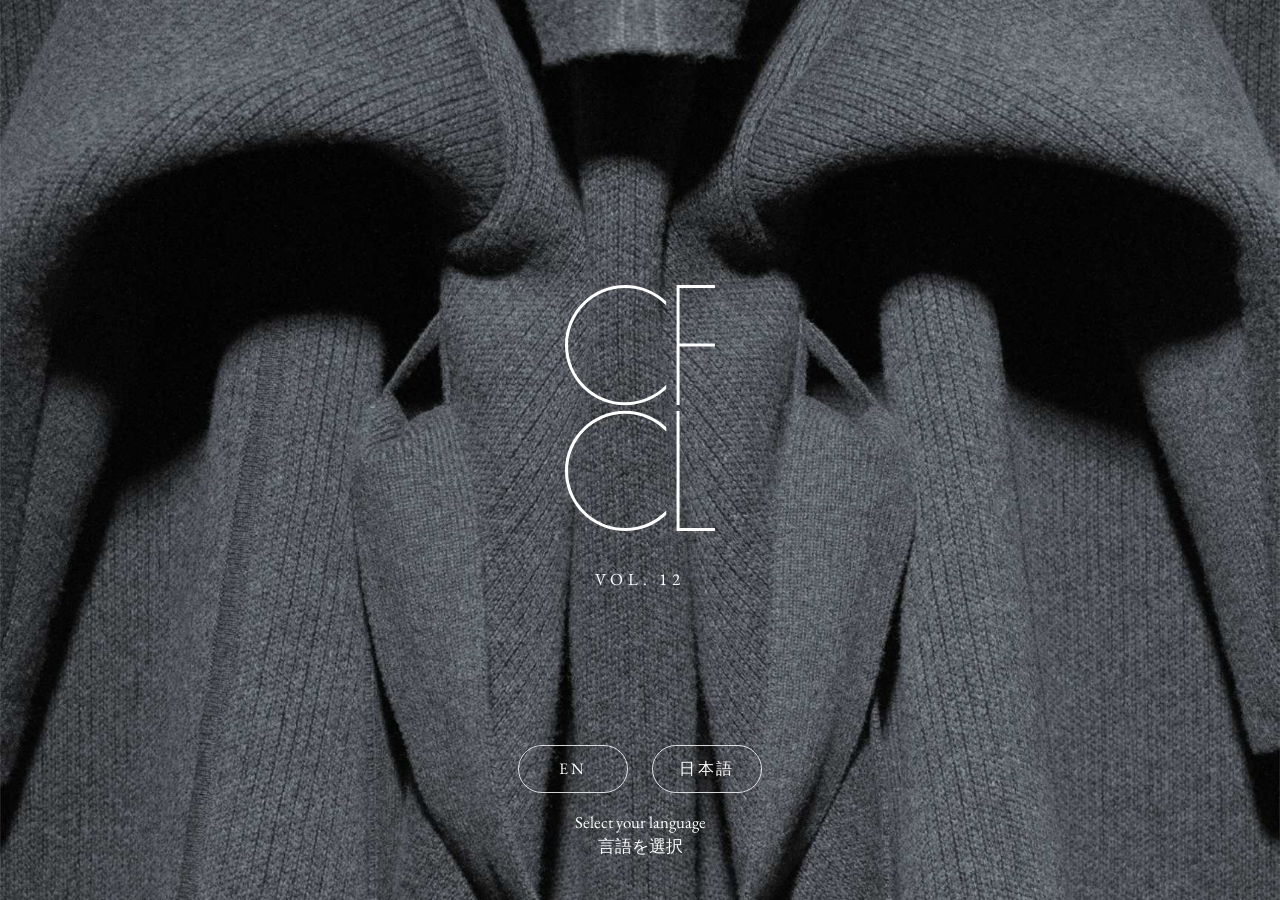
==== index-jp.html @ a2d96404 "shisedo" ====
<!DOCTYPE html>
<html lang="en">
  <head>
    <meta charset="UTF-8" />
    <meta
      name="viewport"
      content="width=device-width, initial-scale=1, viewport-fit=cover"
    />
    <title>CFCL VOL.12 – Show Notes</title>
    <link rel="preconnect" href="https://fonts.googleapis.com" />
    <link rel="preconnect" href="https://fonts.gstatic.com" crossorigin />
    <link
      href="https://fonts.googleapis.com/css2?family=EB+Garamond:wght@400;500;600;700&display=swap"
      rel="stylesheet"
    />
    <link rel="stylesheet" href="styles.css" />
  </head>
  <body>
    <main class="snap-container">
      <!-- Section 1: Hero / language selection -->
      <section id="section-1" class="snap-section hero-section">
        <div class="hero-background"></div>
        <div class="hero-overlay">
          <div class="hero-logo-lockup">
            <img
              src="CFCL-logo-white.svg"
              alt="CFCL VOL.12"
              class="hero-logo"
            />
            <p class="hero-volume">VOL. 12</p>
          </div>
          <div class="hero-language">
            <button
              type="button"
              class="lang-button lang-button-en"
              data-target="#section-2"
            >
              EN
            </button>
            <a
              class="lang-button lang-button-ja"
              href="index-jp.html#section-2"
            >
              日本語
            </a>
          </div>
          <p class="hero-language-caption">
            Select your language<br />
            <span class="hero-language-caption-ja">言語を選択</span>
          </p>
        </div>
      </section>

      <!-- Section 2: Collection introduction -->
      <section id="section-2" class="snap-section intro-section">
        <div class="section-inner section-inner-intro">
          <div class="intro-text">
            <p>
              CFCLは、服づくりを通してより良い社会を作れないか、という問いを携えてクリエイションを続けています。社会と
              着る人を繋ぐメディアでもある衣服は、身に纏うことで作り手の意志を拡散するマルチプル作品のようでもあります。
            </p>
            <p>
              VOL.12は、没後40年となるヨーゼフ・ボイスの「社会彫刻」という概念に改めて向き合います。社会運動とアートを
              結びつけ、新しい社会の創造を目指し、芸術の定義を拡張したボイス。
            </p>
            <p>
              ソーシャル・インパクトとクリエイション、そして美意識を横断する彼の実践に学び、概念としての「彫刻」を
              Knit-wareに重ね合わせます。
            </p>
          </div>
          <figure class="intro-image">
            <figcaption class="intro-heading">
              <h1 class="eyebrow">Fall/Winter 2026 Collection</h1>
              <h2 class="title-line">Knit-ware</h2>
              <h3 class="subtitle-line">Sculpture</h3>
            </figcaption>
            <img src="main-image-mid.jpg" alt="CFCL VOL.12 knitwear" />
          </figure>
        </div>
      </section>

      <!-- Sections 3–4: Representative categories (wrapper for cross-section sticky on mobile) -->
      <div class="categories-wrapper">
        <div class="sticky-rep-heading">
          <p class="eyebrow small-caps">VOL.12 REPRESENTATIVE CATEGORIES</p>
        </div>

        <div class="felt-group">
          <div class="sticky-cat-heading">
            <h2 class="category-title underline">FELT INSPIRATION</h2>
            <p class="category-lede">
              ヨーゼフ・ボイスのフェルト作品群が持つ無造作なドレープや単一素材のミニマルな表現に着想を得ています。
            </p>
          </div>

      <section id="section-3" class="snap-section category-snap-section">
        <div class="section-inner category-snap-inner">
          <header class="category-snap-heading">
            <p class="eyebrow small-caps">VOL.12 REPRESENTATIVE CATEGORIES</p>
          </header>
          <div class="category-snap-grid">
            <div class="category-copy">
              <div class="category-intro">
                <h2 class="category-title underline">FELT INSPIRATION</h2>
                <p class="category-lede">
                  ヨーゼフ・ボイスのフェルト作品群が持つ無造作なドレープや単一素材のミニマルな表現に着想を得ています。
                </p>
              </div>

              <article class="category-entry">
                <h3 class="entry-title">TW INLAY</h3>
                <p>
                  TW INLAYシリーズは、ニュージーランド産のノンミュールジングウールと内モンゴル産のカシミヤをブレンドした編み地で、
                  弾力性の高い再生ポリエステルを挟み込む三重構造により、肉厚な張りと温かみを両立させました。ニットならではの編み端を使った
                  仕立てとメランジ調の編み地が、フェルトのような印象を与えます。裏地の無いたっぷりとしたボリュームのコート（Look 1, 2, 3, 9, 12,
                  14, 15, 19, 25）は、首の後ろに帯を渡すことで、後身頃に強いドレープを生み出しています。
                </p>
              </article>

              <article class="category-entry entry-secondary">
                <h3 class="entry-title">AC MILAN / MILAN VELVET</h3>
                <p>
                  無造作なドレープが、複数の薄手の素材を用いて現代的に描き出されています。再生ポリエステル100%を使用した定番のMILANシリーズ
                  （Look 18, 27, 31）に加え、アセテートのブライト糸をブレンドしたAC MILAN（Look 16, 20, 25, 26, 28, 37）、レーヨンのモール糸を
                  ブレンドしたMILAN VELVET（Look 10, 21）で、繊細なドレープを秋冬コレクションらしく表現。いずれも身返しのないニットならではの
                  仕立てにより、軽やかなスタイルが生まれました。
                </p>
              </article>
            </div>

            <figure class="category-image-grid">
              <img src="product-images/1206.jpg" alt="TWINLAY coat in grey" />
              <img
                src="product-images/0099.jpg"
                alt="TWINLAY coat in light grey"
              />
              <img class="secondary-image" src="product-images/0159.jpg" alt="AC MILAN dress" />
              <img class="secondary-image" src="product-images/0432.jpg" alt="MILAN VELVET skirt" />
            </figure>
          </div>
        </div>
      </section>

      <section id="section-3b" class="snap-section category-snap-section mobile-only">
        <div class="section-inner category-snap-inner">
          <header class="category-snap-heading">
            <p class="eyebrow small-caps">VOL.12 REPRESENTATIVE CATEGORIES</p>
          </header>
          <div class="category-snap-grid">
            <div class="category-copy">
              <div class="category-intro">
                <h2 class="category-title underline">FELT INSPIRATION</h2>
                <p class="category-lede">
                  ヨーゼフ・ボイスのフェルト作品群が持つ無造作なドレープや単一素材のミニマルな表現に着想を得ています。
                </p>
              </div>
              <article class="category-entry">
                <h3 class="entry-title">AC MILAN / MILAN VELVET</h3>
                <p>
                  無造作なドレープが、複数の薄手の素材を用いて現代的に描き出されています。再生ポリエステル100%を使用した定番のMILANシリーズ
                  （Look 18, 27, 31）に加え、アセテートのブライト糸をブレンドしたAC MILAN（Look 16, 20, 25, 26, 28, 37）、レーヨンのモール糸を
                  ブレンドしたMILAN VELVET（Look 10, 21）で、繊細なドレープを秋冬コレクションらしく表現。いずれも身返しのないニットならではの
                  仕立てにより、軽やかなスタイルが生まれました。
                </p>
              </article>
            </div>
            <figure class="category-image-grid single-entry-grid">
              <img src="product-images/0159.jpg" alt="AC MILAN dress" />
              <img src="product-images/0432.jpg" alt="MILAN VELVET skirt" />
            </figure>
          </div>
        </div>
      </section>

        </div><!-- .felt-group -->

        <div class="bark-group">
          <div class="sticky-cat-heading">
            <h2 class="category-title underline">BARK INSPIRATION</h2>
            <p class="category-lede">
              ブランド創設以来初めてとなるモチーフ柄は、樫の木の樹皮から着想を得た箔プリントです。ドイツのカッセルにあるヨーゼフ・ボイスの
              作品「7000本の樫の木」（1982–1987）プロジェクトへのオマージュとなっています。
            </p>
          </div>

      <section id="section-4" class="snap-section category-snap-section">
        <div class="section-inner category-snap-inner">
          <header class="category-snap-heading">
            <p class="eyebrow small-caps">VOL.12 REPRESENTATIVE CATEGORIES</p>
          </header>
          <div class="category-snap-grid">
            <div class="category-copy">
              <div class="category-intro">
                <h2 class="category-title underline">BARK INSPIRATION</h2>
                <p class="category-lede">
                  ブランド創設以来初めてとなるモチーフ柄は、樫の木の樹皮から着想を得た箔プリントです。ドイツのカッセルにあるヨーゼフ・ボイスの
                  作品「7000本の樫の木」（1982–1987）プロジェクトへのオマージュとなっています。
                </p>
              </div>

              <article class="category-entry">
                <h3 class="entry-title">SOFT PORTRAIT FOIL / SOFT MILAN FOIL</h3>
                <p>
                  タイトフィットなSOFT PORTRAIT FOILのドレス（Look 32）は、キュプラポリエステル糸を用いて無縫製リブニットで編み立てたのち、
                  製品に箔プリントを施しています。蹴回しが6mあるSOFT MILAN FOILのフレアドレス（Look 29, 35）は、メタリック糸の無縫製リブニットで
                  編み立てた上半身部分と、ミラノリブ組織で編み立て箔をプリントした扇型のスカートを、ドレープを作りながら縫い合わせました。いずれの
                  箔プリントも、バインダーを非常に薄く乗せる高度な技術によって、ストレッチ地でも滑らかな艶の表現を可能にしています。
                </p>
              </article>

              <article class="category-entry entry-secondary">
                <h3 class="entry-title">FLUFFY FRINGE FOIL / ENCHANT</h3>
                <p>
                  樫の樹皮模様は3Dテクスチャーでも表現され、特別なオケージョンドレスへと展開されます。FLUFFY FRINGE FOILのドレス（Look 30, 34, 36,
                  38, 43）は、箔プリントを施したプレート状のニットフリンジと2色のメタリックな糸状のフリンジ3種類1265本を、本体にプログラミングで
                  開けられた穴に手で1本1本通しています。ENCHANTのトレーンドレス（Look 39, 40）は、シルバーとブラック2670個のスパンコールによって、
                  より一層エレガントにアップデートされました。
                </p>
              </article>
            </div>

            <figure class="category-image-grid">
              <img src="product-images/0414.jpg" alt="SOFT PORTRAIT FOIL dress" />
              <img src="product-images/1098.jpg" alt="SOFT MILAN FOIL dress" />
              <img class="secondary-image" src="product-images/1141.jpg" alt="FLUFFY FRINGE FOIL dress" />
              <img class="secondary-image" src="product-images/1182.jpg" alt="ENCHANT dress" />
            </figure>
          </div>
        </div>
      </section>

      <section id="section-4b" class="snap-section category-snap-section mobile-only">
        <div class="section-inner category-snap-inner">
          <header class="category-snap-heading">
            <p class="eyebrow small-caps">VOL.12 REPRESENTATIVE CATEGORIES</p>
          </header>
          <div class="category-snap-grid">
            <div class="category-copy">
              <div class="category-intro">
                <h2 class="category-title underline">BARK INSPIRATION</h2>
                <p class="category-lede">
                  ブランド創設以来初めてとなるモチーフ柄は、樫の木の樹皮から着想を得た箔プリントです。ドイツのカッセルにあるヨーゼフ・ボイスの
                  作品「7000本の樫の木」（1982–1987）プロジェクトへのオマージュとなっています。
                </p>
              </div>
              <article class="category-entry">
                <h3 class="entry-title">FLUFFY FRINGE FOIL / ENCHANT</h3>
                <p>
                  樫の樹皮模様は3Dテクスチャーでも表現され、特別なオケージョンドレスへと展開されます。FLUFFY FRINGE FOILのドレス（Look 30, 34, 36,
                  38, 43）は、箔プリントを施したプレート状のニットフリンジと2色のメタリックな糸状のフリンジ3種類1265本を、本体にプログラミングで
                  開けられた穴に手で1本1本通しています。ENCHANTのトレーンドレス（Look 39, 40）は、シルバーとブラック2670個のスパンコールによって、
                  より一層エレガントにアップデートされました。
                </p>
              </article>
            </div>
            <figure class="category-image-grid single-entry-grid">
              <img src="product-images/1141.jpg" alt="FLUFFY FRINGE FOIL dress" />
              <img src="product-images/1182.jpg" alt="ENCHANT dress" />
            </figure>
          </div>
        </div>
      </section>

        </div><!-- .bark-group -->
      </div><!-- .categories-wrapper -->

      <!-- Section 5: Veja collaboration & B Corp -->
      <section id="section-5" class="snap-section veja-section">
        <div class="section-inner veja-inner">
          <div class="veja-text">
            <p>
              サプライチェーンにおける透明性の高いスニーカーづくりを追求して始まったVEJAとのコラボレーション。第2弾では、機能的なデザインと
              革新的な素材への探求をさらに深めました。
            </p>
            <p>
              現代を生きる人々の道具としてのニットウエアを提案するCFCLの洗練されたスタイルを取り入れ、引き算されたデザイン性と素材へのこだわりを
              表現しています。
            </p>
            <p>
              発売は2026年初秋を予定しています。
            </p>
            <p class="veja-link">
              <a href="https://www.veja-store.com" target="_blank" rel="noreferrer"
                >www.veja-store.com</a
              >
            </p>
            <div class="bcorp-inline">
              <div class="bcorp-logo-wrapper">
                <img
                  src="b-corp-2.png"
                  alt="Certified B Corporation"
                  class="bcorp-logo"
                />
              </div>
              <div class="bcorp-text">
                <p>
                  ※CFCLは、2022年7月に日本のアパレルで初となるB Corp（Benefit Corporation）となり、2026年1月には日本企業として最高得点を
                  獲得し再認証されました。
                </p>
                <p>
                  CFCLのSDGsへの取り組みの詳細は、以下URLよりご覧ください。
                </p>
                <p>
                  <a
                    href="https://www.cfcl.jp/pages/consciousness/"
                    target="_blank"
                    rel="noreferrer"
                    >www.cfcl.jp/pages/consciousness/</a
                  >
                </p>
              </div>
            </div>
          </div>
          <figure class="veja-image">
            <figcaption class="eyebrow veja-heading">VEJA COLLABORATION</figcaption>
            <img src="product-images/0548.jpg" alt="CFCL x VEJA collaboration sneaker" />
          </figure>
        </div>
      </section>

      <!-- Section 6: Artist profile -->
      <section id="section-6" class="snap-section artist-section">
        <div class="section-inner artist-inner">
          <div class="artist-text">
            <h3 class="entry-title">Ben Vida</h3>
            <p>
              ニューヨークをベースに活動する作曲家、アーティスト。その実践は、声やアンサンブルのための作品から、ミュージック・コンクレート、
              エレクトロ・アコースティックの即興まで、多岐にわたる。これまでに、Présences Électronique（INA/GRM）、Unsound Festival、Rewire
              Festival、e-flux、Museum of Modern Art（MoMA）、Dia Beacon、ZKM | Center for Art and Media、Brooklyn Academy of Music（BAM）、
              Semibreve Festivalなど、国際的な舞台で作品を発表してきた。
            </p>
            <p>
              近年のリリースには、YarnWire Ensembleとのコラボレーション作品『The Beat My Head Hit』（Shelter Press）や、『Vocal Trio』（Blume
              Editions）がある。また、最新作『Oblivion Seekers』は、2026年春にShelter Pressよりリリース予定。
            </p>
            <p>
              <a href="https://benvida.bandcamp.com" target="_blank" rel="noreferrer"
                >https://benvida.bandcamp.com</a
              >
            </p>
          </div>
          <figure class="artist-image">
            <figcaption class="eyebrow artist-heading">ARTIST PROFILE</figcaption>
            <img
              src="ben-dither.png"
              alt="Artist Ben Vida performing"
            />
          </figure>
        </div>
      </section>

      <!-- Section 7: Staff credits -->
      <section id="section-7" class="snap-section staff-section">
        <div class="section-inner staff-inner">
          <h2 class="eyebrow staff-title">STAFF CREDIT</h2>
          <div class="staff-columns">
            <div class="staff-column">
              <h3 class="staff-subtitle">Models</h3>
              <p>
                Aine<br />
                Akuch<br />
                Akuol<br />
                Ambre<br />
                Amiru<br />
                Arina<br />
                Coumba<br />
                Elka<br />
                Eniko
              </p>
            </div>
            <div class="staff-column">
              <h3 class="staff-subtitle">&nbsp;</h3>
              <p>
                Floor<br />
                Jeanne<br />
                Jiwoo<br />
                Kira<br />
                Larissa<br />
                Lena</br>
                Maia<br />
                Marie<br />
                Mathias
              </p>
            </div>
            <div class="staff-column">
              <h3 class="staff-subtitle">&nbsp;</h3>
              <p>
                
                Mauve<br />
                Miko<br />
                Nyandeng<br />
                Roxane<br />
                Sanique<br />
                Sasha<br />
                Shiqi<br />
                Suzan<br />
                Toto
              </p>
            </div>
            <div class="staff-column staff-production">
              <p class="staff-roles">
                Production<br />
                Atmospheric Direction<br />
                Dramaturgy<br />
                Musician<br />
                Music Director<br />
                Stylist<br />
                Stylist Studio Manager<br />
                Casting Director<br />
                Invitation Design<br />
                Hair<br />
                Make-Up
              </p>
              <p class="staff-names">
                The Officin<br />
                Nile Koetting<br />
                Dylan Spencer-Davidson<br />
                Ben Vida, Nina Emge<br />
                Ryu Kurosawa<br />
                Benoit Bethume<br />
                Marine Lescieux<br />
                William Lhoest<br />
                Hirofumi Isoya<br />
                Reiko Ito for Shiseido<br />
                Jun Nakamura for Shiseido
              </p>
            </div>
            <div class="staff-column staff-veja">
              <h3 class="staff-subtitle">Shoes Collaboration</h3>
              <img src="veja.jpg" alt="Veja logo" class="veja-logo-small" />
            </div>
          </div>
        </div>
      </section>

      <!-- Section 8: Contact & back to top -->
      <section id="section-8" class="snap-section contact-section">
        <div class="section-inner contact-inner">
          <h2 class="eyebrow">CONTACT</h2>
          <div class="contact-columns">
            <div class="contact-column">
              <h3 class="contact-subtitle">INTERNATIONAL PRESS</h3>
              <p>
                Lucien Pagès<br />
                <a href="mailto:contact@lucienpages.com"
                  >contact@lucienpages.com</a
                >
              </p>
              <h3 class="contact-subtitle">JAPAN PRESS</h3>
              <p>
                CFCL Inc.<br />
                <a href="mailto:press@cfcl.jp">press@cfcl.jp</a>
              </p>
            </div>
            <div class="contact-column">
              <h3 class="contact-subtitle">About CFCL</h3>
              <p>
                CFCLは、Clothing For Contemporary Life（現代生活のための衣服）の頭文字をブランド名に2020年に設立。3Dコンピューター・ニッティングの
                技術を中核に据え、時代に左右されない衣服を提供します。
              </p>
              <p>
                同時に、衣服としての機能性、環境への配慮、最適な素材の選択、サプライチェーンの透明性を追求します。これが、今私たちの考える現代生活に
                求められる衣服の定義です。実験的で先進的な姿勢を携えながら、今の時代を生きる人々のための製品を提案します。
              </p>
              <p>
                <a href="https://www.cfcl.jp" target="_blank" rel="noreferrer"
                  >www.cfcl.jp</a
                >
              </p>
            </div>
            <div class="contact-column contact-logo-column">
              <img
                src="paris-fashion-week-transparent.png"
                alt="Paris Fashion Week"
                class="pfw-logo logo-multiply"
              />
            </div>
          </div>

          <div class="back-to-top-wrapper">
            <button
              type="button"
              class="back-to-top-button"
              data-target="#section-1"
            >
              <span class="back-to-top-text">Back to top</span>
              <img src="back-to-top.png" alt="Back to top" />
              <span class="sr-only">Back to top</span>
            </button>
          </div>
        </div>
      </section>
    </main>

    <script src="scripts.js"></script>
  </body>
</html>
---- styles.css ----
*,
*::before,
*::after {
  box-sizing: border-box;
}

html,
body {
  margin: 0;
  padding: 0;
  height: 100%;
}

body {
  font-family: "EB Garamond", system-ui, -apple-system, BlinkMacSystemFont,
    "Segoe UI", sans-serif;
  background-color: rgb(237, 237, 237);
  color: #111;
  overflow: hidden;
  overflow-x: hidden;
}

:root {
  --viewport-height: 100vh;
  --hero-screen-height: 100vh;
  --hero-button-height: 2.95rem;
  --hero-caption-bottom: clamp(2.5rem, 4.6vh, 3.15rem);
  --hero-controls-gap: clamp(1rem, 2.1vh, 1.35rem);
  --hero-volume-size: clamp(1rem, 0.97rem + 0.16vw, 1.06rem);
  --hero-caption-size: clamp(1rem, 0.97rem + 0.14vw, 1.05rem);
}

a {
  color: inherit;
  text-decoration: none;
  position: relative;
}

a::after {
  content: "";
  position: absolute;
  left: 0;
  bottom: -0.1em;
  width: 100%;
  height: 1px;
  background-color: currentColor;
  transform-origin: left;
  transform: scaleX(0);
  transition: transform 200ms ease-out;
}

a:hover::after,
a:focus-visible::after {
  transform: scaleX(1);
}

.snap-container {
  position: fixed;
  inset: 0;
  min-height: var(--viewport-height);
  overflow-y: auto;
  overflow-x: hidden;
  scroll-snap-type: y mandatory;
  scroll-behavior: smooth;
}

.snap-section {
  min-height: var(--viewport-height);
  scroll-snap-align: start;
  scroll-snap-stop: always;
  display: flex;
  align-items: stretch;
}

.section-inner {
  width: 100%;
  max-width: 1280px;
  margin: 0 auto;
  padding: 4.7rem 3.2rem;
}

.eyebrow {
  font-size: 0.95rem;
  letter-spacing: 0.16em;
  text-transform: uppercase;
}

.small-caps {
  letter-spacing: 0.18em;
}

.title-line {
  margin-top: 0.75rem;
  font-size: 2.1rem;
}

.subtitle-line {
  margin-top: 0.25rem;
  font-size: 1.1rem;
}

.underline {
  text-decoration: underline;
  text-underline-offset: 0.2em;
}

.sr-only {
  position: absolute;
  width: 1px;
  height: 1px;
  padding: 0;
  margin: -1px;
  overflow: hidden;
  clip: rect(0, 0, 0, 0);
  white-space: nowrap;
  border: 0;
}

/* Hero */

.hero-section {
  position: relative;
  min-height: var(--hero-screen-height);
  color: #fff;
  justify-content: center;
  align-items: center;
  overflow: clip;
}

.hero-background {
  position: absolute;
  inset: 0;
  background-image: url("main-image-mid.jpg");
  background-size: cover;
  background-position: center;
  filter: brightness(0.75);
}

/* Mobile: extend hero image behind notch and Safari browser bar */
@media (max-width: 640px) {
  body.hero-active .hero-background {
    position: fixed;
    top: 0;
    left: 0;
    right: 0;
    bottom: 0;
    z-index: 0;
  }
}

.hero-overlay {
  position: relative;
  z-index: 1;
  text-align: center;
  padding: calc(3.5rem + env(safe-area-inset-top)) 1.75rem
    calc(4rem + env(safe-area-inset-bottom));
  display: flex;
  flex-direction: column;
  align-items: center;
  justify-content: space-between;
  gap: 3rem;
  width: 100%;
  max-width: 520px;
}

.hero-logo-lockup {
  display: flex;
  flex-direction: column;
  align-items: center;
  gap: 1.25rem;
}

.hero-logo {
  width: 180px;
  height: auto;
}

.hero-volume {
  font-size: var(--hero-volume-size);
  letter-spacing: 0.28em;
}

.hero-language {
  display: flex;
  gap: 1.5rem;
}

.lang-button {
  min-width: 110px;
  min-height: var(--hero-button-height);
  padding: 0.7rem 1.6rem;
  border-radius: 999px;
  border: 1px solid rgba(255, 255, 255, 0.82);
  background-color: transparent;
  color: inherit;
  font: inherit;
  display: inline-flex;
  align-items: center;
  justify-content: center;
  letter-spacing: 0.18em;
  text-transform: uppercase;
  cursor: pointer;
  position: relative;
  overflow: hidden;
  opacity: 0;
  transform: translateY(6px);
  transition:
    opacity 400ms ease-out 200ms,
    transform 400ms ease-out 200ms,
    box-shadow 200ms ease-out,
    background-color 150ms ease-out;
}

.hero-ready .lang-button {
  opacity: 1;
  transform: translateY(0);
}

.lang-pressed .hero-language,
.lang-pressed .hero-language-caption {
  opacity: 0 !important;
  pointer-events: none;
  transition: opacity 90ms linear;
}

body:not(.hero-active) .hero-language,
body:not(.hero-active) .hero-language-caption {
  opacity: 0;
  pointer-events: none;
}

.lang-button::before {
  content: "";
  position: absolute;
  inset: 0;
  background-color: rgba(255, 255, 255, 0.12);
  opacity: 0;
  transition: opacity 150ms ease-out;
}

.lang-button:hover {
  box-shadow: 0 0 12px rgba(255, 255, 255, 0.5);
}

.lang-button:active::before {
  opacity: 1;
}

.lang-button:focus-visible {
  outline: 2px solid #fff;
  outline-offset: 2px;
}

.lang-button-ja {
  display: inline-flex;
  justify-content: center;
  align-items: center;
}

.hero-language-caption {
  font-size: var(--hero-caption-size);
  line-height: 1.6;
}

/* Intro */

.section-inner-intro {
  display: grid;
  grid-template-columns: minmax(0, 1.3fr) minmax(0, 1fr);
  gap: 3rem;
  align-items: center;
}

.intro-text p {
  margin-top: 1.1rem;
  line-height: 1.7;
}

.intro-image img {
  width: 100%;
  height: auto;
  display: block;
}

.intro-image,
.veja-image,
.artist-image {
  margin: 0;
}

.intro-heading {
  margin: 0 0 1.1rem;
  text-align: right;
}

.intro-heading .eyebrow {
  margin: 0;
  text-transform: none;
  letter-spacing: 0;
  font-size: 0.9rem;
  font-weight: 500;
}

.intro-heading .title-line {
  margin: 0.15rem 0 0;
  font-size: 3rem;
  font-weight: 500;
}

.intro-heading .subtitle-line {
  margin: 0.15rem 0 0;
  font-size: 2.3rem;
  font-weight: 500;
}

/* Categories */

.categories-section {
  align-items: flex-start;
}

.categories-inner {
  padding-top: 4.5rem;
  padding-bottom: 4.5rem;
  display: flex;
  flex-direction: column;
  gap: 4rem;
}

.sticky-categories {
  position: sticky;
  top: 2rem;
  text-align: right;
  width: min(30rem, 46%);
  margin-left: auto;
  margin-right: 0;
  margin-bottom: 1.5rem;
}

.category-group {
  padding-top: 3.5rem;
  border-top: 1px solid rgba(0, 0, 0, 0.08);
}

.category-header {
  margin-bottom: 2.5rem;
}

.sticky-within {
  position: sticky;
  top: 4.5rem;
  background-color: #f8f5f2;
  padding-bottom: 1.5rem;
}

.category-title {
  margin: 0 0 0.6rem;
  font-size: 1.2rem;
}

.category-lede {
  margin: 0;
  max-width: 36rem;
  line-height: 1.7;
}

.category-entry + .category-entry {
  margin-top: 3rem;
}

.entry-title {
  font-size: 1rem;
  letter-spacing: 0.16em;
  text-transform: uppercase;
  margin: 0 0 1.2rem;
}

.entry-layout {
  display: grid;
  grid-template-columns: minmax(0, 1.2fr) minmax(0, 1.3fr);
  gap: 2rem;
  align-items: start;
}

.entry-images {
  display: grid;
  grid-template-columns: repeat(2, minmax(0, 1fr));
  gap: 0.75rem;
}

.entry-images img {
  width: 100%;
  display: block;
}

.entry-text p {
  margin: 0;
  line-height: 1.7;
}

/* Category snapshot sections */

.category-snap-section {
  align-items: center;
}

.category-snap-inner {
  display: flex;
  flex-direction: column;
  gap: 1.4rem;
}

.category-snap-heading {
  width: 100%;
  text-align: right;
  padding-bottom: 3.6rem;
}

.category-snap-heading .eyebrow {
  margin: 0;
  font-size: 1.38rem;
  letter-spacing: 0.08em;
}

.category-snap-grid {
  display: grid;
  grid-template-columns: minmax(0, 1.2fr) minmax(0, 1fr);
  gap: 3.6rem;
  align-items: start;
}

.category-copy .category-title {
  font-size: 1.3rem;
  margin-bottom: 0.45rem;
  text-underline-offset: 0.14em;
}

.category-copy .category-lede {
  margin-bottom: 1.05rem;
  max-width: 38rem;
  line-height: 1.42;
}

.category-copy .category-entry {
  margin-top: 1.8rem;
}

.category-copy .entry-secondary {
  margin-top: 4.9rem;
}

.category-copy .category-entry p {
  line-height: 1.5;
  margin: 0.35rem 0 0;
}

.category-image-grid {
  display: grid;
  grid-template-columns: repeat(2, minmax(0, 1fr));
  gap: 0.7rem;
  margin: 0;
  margin-top: 0.15rem;
}

.category-image-grid img {
  width: 100%;
  aspect-ratio: 1 / 1.18;
  object-fit: cover;
  display: block;
}

.mobile-only {
  display: none;
}

/* Categories wrapper: invisible on desktop, active on mobile for sticky headers */
.categories-wrapper,
.felt-group,
.bark-group {
  display: contents;
}

.sticky-rep-heading,
.sticky-cat-heading {
  display: none;
}

.single-entry-grid {
  grid-template-columns: repeat(2, minmax(0, 1fr));
}

.section-label-right {
  padding-bottom: 0.75rem;
}

.section-label-right .eyebrow {
  margin: 0;
  text-align: right;
  font-size: 1.38rem;
  letter-spacing: 0.08em;
}

/* Veja + B Corp */

.veja-inner {
  display: grid;
  grid-template-columns: minmax(0, 1.26fr) minmax(0, 1fr);
  gap: 3.8rem;
  align-items: start;
  padding-top: 3.2rem;
  padding-bottom: 3rem;
}

.veja-text p {
  margin-top: 1.1rem;
  line-height: 1.5;
}

.veja-text {
  padding-top: 5.4rem;
}

.veja-image img {
  width: 100%;
  height: 14.8rem;
  object-fit: cover;
  object-position: center 52%;
  transform: scale(1.12);
  transform-origin: center;
  display: block;
}

.veja-image {
  overflow: hidden;
}

.veja-heading {
  text-align: right;
  font-size: 1.38rem;
  letter-spacing: 0.08em;
  margin: 0 0 4.7rem;
}

.bcorp-inline {
  display: grid;
  grid-template-columns: minmax(0, 0.8fr) minmax(0, 1.6fr);
  gap: 1.3rem;
  align-items: start;
  margin-top: 2rem;
}

.bcorp-logo {
  width: 96px;
  max-width: 100%;
}

.bcorp-text p {
  margin-top: 0.6rem;
  line-height: 1.45;
  font-size: 0.92rem;
}

/* Artist */

.artist-inner {
  display: grid;
  grid-template-columns: minmax(0, 1.4fr) minmax(0, 1fr);
  gap: 3.6rem;
  align-items: start;
}

.artist-text p {
  margin-top: 1.1rem;
  line-height: 1.7;
}

.artist-image img {
  width: 100%;
  height: 30rem;
  object-fit: cover;
  object-position: 52% 20%;
  display: block;
}

.artist-heading {
  text-align: right;
  margin: 0 0 4.7rem;
  font-size: 1.38rem;
  letter-spacing: 0.08em;
}

/* Staff */

.staff-inner {
  padding-top: 4.5rem;
}

.staff-title {
  text-align: right;
}

.staff-columns {
  margin-top: 2.65rem;
  display: grid;
  grid-template-columns: minmax(0, 1fr) minmax(0, 1fr) minmax(0, 1fr) minmax(0, 1.9fr) minmax(0, 1fr);
  gap: 2.2rem;
  align-items: flex-start;
}

.staff-subtitle {
  font-size: 0.9rem;
  letter-spacing: 0.16em;
  text-transform: uppercase;
  margin: 0 0 0.9rem;
}

.staff-column p {
  margin: 0;
  line-height: 1.58;
}

.staff-production {
  display: grid;
  grid-template-columns: minmax(0, 1fr) minmax(0, 1fr);
  gap: 1rem;
}

.staff-roles {
  font-weight: 600;
}

.veja-logo-small {
  width: 60px;
  clip-path: polygon(12% 0, 88% 0, 100% 12%, 100% 88%, 88% 100%, 12% 100%, 0 88%, 0 12%);
}

.logo-multiply {
  mix-blend-mode: darken;
  opacity: 0.96;
  filter: grayscale(1) contrast(1.35);
}

/* Contact */

.contact-inner {
  padding-top: 4.5rem;
}

.contact-section {
  position: relative;
}

.contact-inner .eyebrow {
  text-align: right;
  font-size: 1.38rem;
  letter-spacing: 0.08em;
  font-weight: 400;
}

.contact-columns {
  margin-top: 3rem;
  display: grid;
  grid-template-columns: minmax(0, 1.2fr) minmax(0, 1.4fr) minmax(0, 0.6fr);
  gap: 2.5rem;
  align-items: flex-start;
}

.contact-subtitle {
  font-size: 0.9rem;
  letter-spacing: 0.16em;
  text-transform: uppercase;
  margin: 0 0 0.9rem;
}

.contact-column p {
  margin: 0 0 1rem;
  line-height: 1.7;
}

.pfw-logo {
  width: 72px;
  display: block;
  margin-left: auto;
}

.back-to-top-wrapper {
  margin-top: 0;
  position: absolute;
  right: 3.1rem;
  bottom: 2rem;
  display: flex;
  justify-content: flex-end;
}

.back-to-top-button {
  display: inline-flex;
  align-items: center;
  gap: 0.35rem;
  border: none;
  padding: 0;
  background: none;
  cursor: pointer;
  font: inherit;
  mix-blend-mode: darken;
  opacity: 0.96;
  filter: grayscale(1) contrast(1.35);
}

.back-to-top-text {
  font-size: 0.9rem;
}

.back-to-top-button img {
  width: 26px;
  height: 26px;
  display: block;
}

/* Responsive */

@media (max-width: 900px) {
  .section-inner {
    padding-inline: 2rem;
  }

  .section-inner-intro,
  .veja-inner,
  .bcorp-inner,
  .artist-inner {
    grid-template-columns: minmax(0, 1fr);
  }

  .section-inner-intro {
    display: flex;
    flex-direction: column;
  }

  .veja-inner,
  .artist-inner {
    display: flex;
    flex-direction: column;
  }

  .veja-image,
  .artist-image {
    order: 1;
    width: 100%;
  }

  .veja-text,
  .artist-text {
    order: 2;
  }

  .section-inner-intro .intro-image {
    order: 1;
    width: 100%;
  }

  .section-inner-intro .intro-text {
    order: 2;
    width: min(100%, 38rem);
    margin: 0 auto;
  }

  .intro-heading {
    text-align: center;
    margin-bottom: 1.45rem;
  }

  .intro-heading .eyebrow {
    font-size: 0.95rem;
  }

  .intro-heading .title-line {
    font-size: 2.05rem;
  }

  .intro-heading .subtitle-line {
    font-size: 1.45rem;
  }

  .category-snap-inner {
    gap: 1rem;
  }

  .category-snap-heading {
    text-align: center;
    padding-bottom: 1.55rem;
  }

  .category-snap-heading .eyebrow {
    font-size: 1.3rem;
    letter-spacing: 0.07em;
  }

  .category-snap-grid {
    grid-template-columns: minmax(0, 1fr);
    gap: 1rem;
  }

  .category-copy .category-title {
    font-size: 1.55rem;
  }

  .mobile-only {
    display: flex;
  }

  .categories-wrapper,
  .felt-group,
  .bark-group {
    display: block;
  }

  .sticky-rep-heading {
    display: block;
    position: sticky;
    top: 0;
    z-index: 10;
    background: rgb(237, 237, 237);
    text-align: center;
    padding: 2.7rem 2rem 0.8rem;
  }

  .sticky-rep-heading .eyebrow {
    margin: 0;
    font-size: 1.3rem;
    letter-spacing: 0.07em;
  }

  .sticky-cat-heading {
    display: block;
    position: sticky;
    top: 4rem;
    z-index: 9;
    background: rgb(237, 237, 237);
    padding: 0.9rem 2rem 0.8rem;
  }

  .sticky-cat-heading .category-title {
    font-size: 1.55rem;
    margin-bottom: 0.45rem;
  }

  .sticky-cat-heading .category-lede {
    margin: 0;
    max-width: 34rem;
    margin-inline: auto;
    line-height: 1.42;
  }

  .categories-wrapper .category-snap-heading,
  .categories-wrapper .category-intro {
    display: none;
  }

  .categories-wrapper .category-image-grid {
    margin-top: 0;
  }

  .categories-wrapper .category-snap-section {
    align-items: flex-start;
  }

  #section-3 .entry-secondary,
  #section-4 .entry-secondary,
  #section-3 .secondary-image,
  #section-4 .secondary-image {
    display: none;
  }

  .category-copy .entry-secondary {
    margin-top: 2rem;
  }

  .section-label-right .eyebrow {
    text-align: center;
    font-size: 1.6rem;
  }

  .categories-inner {
    padding-inline: 2rem;
  }

  .entry-images {
    grid-template-columns: repeat(2, minmax(0, 1fr));
  }

  .staff-columns {
    grid-template-columns: repeat(3, minmax(0, 1fr));
  }

  .contact-columns {
    grid-template-columns: minmax(0, 1fr);
  }

  .pfw-logo {
    margin: 1.5rem auto 0;
  }

  .back-to-top-wrapper {
    position: static;
    margin-top: 3rem;
    justify-content: center;
  }
}

@media (min-width: 641px) and (max-width: 900px) {
  .section-inner-intro .intro-image {
    width: min(100%, 32rem);
    margin: 0 auto;
  }

  .intro-image img {
    max-height: clamp(18rem, 37vh, 26rem);
    object-fit: cover;
  }
}

@media (min-width: 1400px) {
  .section-inner {
    max-width: 1440px;
    padding-left: 4rem;
    padding-right: 4rem;
  }

  .category-snap-grid {
    grid-template-columns: minmax(0, 1.25fr) minmax(0, 1fr);
  }
}

@media (max-width: 640px) {
  .section-inner {
    padding-inline: 2rem;
    padding-top: 2.7rem;
    padding-bottom: 2.7rem;
  }

  .snap-section {
    min-height: var(--viewport-height);
    scroll-snap-align: start;
  }

  .snap-container {
    min-height: var(--viewport-height);
  }

  .hero-section {
    min-height: var(--hero-screen-height);
    height: var(--hero-screen-height);
  }

  .intro-section {
    height: var(--viewport-height);
    max-height: var(--viewport-height);
    overflow: hidden;
  }

  .section-inner-intro {
    gap: 1rem;
    height: 100%;
    overflow: hidden;
    padding-top: 0.95rem;
    padding-bottom: 1.5rem;
  }

  .section-inner-intro .intro-image {
    order: 1;
    flex: 1 1 0;
    min-height: 0;
    display: flex;
    flex-direction: column;
  }

  .intro-heading {
    flex-shrink: 0;
    margin-bottom: 1.25rem;
  }

  .intro-image img {
    flex: 1 1 0;
    min-height: 80px;
    max-height: min(42vh, 21rem);
    aspect-ratio: 1 / 1;
    object-fit: contain;
    object-position: center;
    width: 100%;
  }

  .section-inner-intro .intro-text {
    order: 2;
    flex-shrink: 0;
  }

  .intro-text p {
    font-size: 0.95rem;
    line-height: 1.45;
    margin-top: 0.85rem;
  }

  .intro-text p:first-child {
    margin-top: 0;
  }

  .sticky-rep-heading {
    padding: 1.2rem 2rem 0.95rem;
  }

  .sticky-rep-heading .eyebrow {
    font-size: 0.98rem;
    letter-spacing: 0.06em;
    font-weight: 600;
  }

  .sticky-cat-heading {
    top: 2.5rem;
    padding: 1.6rem 2rem 0.7rem;
  }

  .sticky-cat-heading .category-title {
    font-size: 1.15rem;
    margin-bottom: 0.28rem;
  }

  .sticky-cat-heading .category-lede {
    font-size: 0.93rem;
    line-height: 1.42;
  }

  .categories-wrapper .category-snap-section {
    min-height: auto;
  }

  .categories-wrapper .category-snap-inner {
    padding-top: 12.3rem;
    height: var(--viewport-height);
    min-height: 0;
    gap: 0.95rem;
  }

  .categories-wrapper .category-snap-grid {
    flex: 1;
    min-height: 0;
    grid-template-rows: auto auto;
    align-content: start;
  }

  .categories-wrapper .category-image-grid {
    width: calc(100% + 0.5rem);
    margin: 0.7rem -0.25rem 0.95rem;
    overflow: visible;
    align-self: start;
    gap: 0.5rem;
  }

  .categories-wrapper .category-image-grid img {
    aspect-ratio: 1 / 1.5;
    width: 100%;
    height: auto;
    object-fit: contain;
  }

  .category-snap-heading .eyebrow {
    font-size: 0.92rem;
    letter-spacing: 0.06em;
  }

  .category-copy .category-title {
    font-size: 1.15rem;
  }

  .category-copy {
    display: contents;
  }

  .category-image-grid {
    order: 2;
    margin-top: 0.55rem;
  }

  .category-copy .category-entry {
    order: 3;
  }

  .category-copy .category-lede,
  .category-copy .category-entry p {
    font-size: 0.93rem;
    line-height: 1.42;
  }

  .category-copy .category-entry {
    margin-top: .8rem;
  }

  .entry-title {
    font-size: 0.9rem;
    margin-bottom: 0.6rem;
    letter-spacing: 0.11em;
  }

  .veja-inner {
    gap: 0.55rem;
    padding-top: 1rem;
    padding-bottom: 0.45rem;
  }

  .veja-text {
    padding-top: 0;
    width: min(100%, 38rem);
    margin: 0 auto;
  }

  .veja-heading {
    text-align: center;
    font-size: 0.98rem;
    letter-spacing: 0.06em;
    margin: 0 0 1.6rem;
    font-weight: 600;
  }

  .veja-image img {
    width: 100%;
    max-width: 16rem;
    height: auto;
    aspect-ratio: 1 / 1.05;
    object-fit: cover;
    object-position: center;
    transform: none;
    margin-inline: auto;
  }

  .veja-text p {
    font-size: 0.83rem;
    line-height: 1.29;
    margin-top: 0.5rem;
  }

  .bcorp-inline {
    margin-top: 1rem;
    gap: 0.45rem;
    grid-template-columns: 62px minmax(0, 1fr);
  }

  .bcorp-logo {
    width: 58px;
  }

  .bcorp-text p {
    font-size: 0.77rem;
    line-height: 1.24;
    margin-top: 0.32rem;
  }

  .artist-inner {
    gap: 2.2rem;
    padding-top: 1rem;
    padding-bottom: 1.6rem;
  }

  .artist-text {
    width: min(100%, 38rem);
    margin: 0 auto;
  }

  .artist-heading {
    text-align: center;
    font-size: 0.98rem;
    letter-spacing: 0.06em;
    margin-bottom: 1.4rem;
    font-weight: 600;
  }

  .artist-image img {
    height: min(36vh, 16rem);
    width: 100%;
    object-fit: cover;
    object-position: center;
  }

  .artist-text p {
    font-size: 0.9rem;
    line-height: 1.38;
    margin-top: 0.8rem;
  }

  .staff-title {
    text-align: center;
    font-size: 0.98rem;
    font-weight: 600;
    letter-spacing: 0.06em;
  }

  .staff-columns {
    margin-top: 0.95rem;
    grid-template-columns: repeat(3, minmax(0, 1fr));
    gap: 0.9rem;
    border-top: 1px solid rgba(0, 0, 0, 0.3);
    padding-top: 1.15rem;
  }

  .staff-column p {
    font-size: 0.84rem;
    line-height: 1.26;
  }

  .staff-production {
    grid-column: 1 / -1;
    grid-template-columns: minmax(0, 1fr) minmax(0, 1fr);
    border-top: 1px solid rgba(0, 0, 0, 0.3);
    padding-top: 1.1rem;
    margin-top: 0.35rem;
  }

  .staff-veja {
    grid-column: 1 / -1;
    border-top: 1px solid rgba(0, 0, 0, 0.3);
    padding-top: 1.1rem;
  }

  .staff-subtitle {
    font-size: 0.78rem;
    margin-bottom: 0.45rem;
    letter-spacing: 0.08em;
  }

  .staff-inner {
    padding-top: 1rem;
  }

  .veja-logo-small {
    width: 45px;
    display: block;
    margin: 1.6rem auto 1rem;
  }

  .contact-inner .eyebrow {
    font-size: 0.98rem;
    letter-spacing: 0.06em;
    font-weight: 600;
    margin-bottom: 0.6rem;
  }

  .contact-inner {
    padding-top: 1rem;
    padding-bottom: calc(4rem + env(safe-area-inset-bottom));
  }

  .contact-columns {
    margin-top: 2rem;
    gap: 1.65rem;
  }

  .contact-column p + .contact-subtitle {
    margin-top: 1.4rem;
  }

  .contact-column p {
    font-size: 0.95rem;
    line-height: 1.45;
    margin-bottom: 0.8rem;
  }

  .pfw-logo {
    margin-top: 4.5rem;
  }

  .back-to-top-button img {
    width: 18px;
    height: 18px;
  }

  .categories-inner {
    padding-inline: 2rem;
  }

  .sticky-categories {
    top: 1.5rem;
    text-align: center;
    width: 100%;
    margin-right: auto;
  }

  .sticky-within {
    top: 3.25rem;
  }

  .hero-overlay {
    padding-inline: 2rem;
  }

  .hero-logo {
    width: clamp(128px, 31vw, 138px);
  }

  .hero-language-caption {
    line-height: 1.45;
  }

  .back-to-top-wrapper {
    position: absolute;
    right: 2rem;
    bottom: calc(1.6rem + env(safe-area-inset-bottom));
    margin-top: 0;
    justify-content: flex-end;
  }

  .contact-section {
    position: relative;
    min-height: var(--hero-screen-height);
  }

  .contact-inner .eyebrow {
    text-align: center;
  }

  .hero-language {
    position: fixed;
    left: 50%;
    bottom: calc(
      var(--hero-caption-bottom) + env(safe-area-inset-bottom) +
        var(--hero-controls-gap) + var(--hero-button-height)
    );
    transform: translateX(-50%);
    z-index: 6;
  }

  .hero-language-caption {
    position: fixed;
    left: 50%;
    bottom: calc(var(--hero-caption-bottom) + env(safe-area-inset-bottom));
    transform: translateX(-50%);
    z-index: 6;
    margin: 0;
  }
}

@media (max-width: 640px) and (max-height: 780px) {
  :root {
    --hero-caption-bottom: clamp(2.15rem, 5.3vh, 2.7rem);
    --hero-controls-gap: clamp(0.95rem, 1.9vh, 1.15rem);
  }

  .hero-language {
    bottom: calc(
      var(--hero-caption-bottom) + env(safe-area-inset-bottom) +
        var(--hero-controls-gap) + var(--hero-button-height)
    );
  }

  .hero-language-caption {
    bottom: calc(var(--hero-caption-bottom) + env(safe-area-inset-bottom));
  }
}

@media (max-width: 640px) and (max-height: 700px) {
  .intro-text p {
    font-size: 0.85rem;
    line-height: 1.35;
    margin-top: 0.65rem;
  }

  .intro-heading .eyebrow {
    font-size: 0.8rem;
  }

  .intro-heading .title-line {
    font-size: 1.4rem;
  }

  .intro-heading .subtitle-line {
    font-size: 0.9rem;
  }

  .section-inner-intro {
    padding-top: 1.5rem;
    padding-bottom: 1.5rem;
  }

  /* Very short viewports: make hero logo + lockup more compact so buttons don't overlap VOL.12 */
  .hero-logo {
    width: clamp(110px, 26vw, 130px);
  }

  .hero-logo-lockup {
    gap: 0.85rem;
  }

  .hero-volume {
    font-size: 0.82rem;
  }

  :root {
    --hero-button-height: 2.7rem;
  }
}

@media (min-width: 901px) {
  .hero-logo {
    width: clamp(150px, 10.8vw, 171px);
  }

  .hero-language {
    position: fixed;
    left: 50%;
    bottom: calc(
      var(--hero-caption-bottom) + env(safe-area-inset-bottom) +
        var(--hero-controls-gap) + var(--hero-button-height)
    );
    transform: translateX(-50%);
    z-index: 2;
    transition: opacity 180ms ease-out;
  }

  .hero-language-caption {
    position: fixed;
    left: 50%;
    bottom: calc(var(--hero-caption-bottom) + env(safe-area-inset-bottom));
    transform: translateX(-50%);
    z-index: 2;
    margin: 0;
    line-height: 1.45;
    transition: opacity 180ms ease-out;
  }

}

@media (min-width: 901px) and (max-height: 790px) {
  :root {
    --hero-caption-bottom: clamp(2.15rem, 5vh, 2.65rem);
    --hero-controls-gap: clamp(0.9rem, 1.6vh, 1.05rem);
  }

  .hero-language {
    bottom: calc(
      var(--hero-caption-bottom) + env(safe-area-inset-bottom) +
        var(--hero-controls-gap) + var(--hero-button-height)
    );
  }

  .hero-language-caption {
    bottom: calc(var(--hero-caption-bottom) + env(safe-area-inset-bottom));
  }
}

@media (min-width: 641px) and (max-width: 900px) {
  .hero-logo {
    width: clamp(138px, 20vw, 156px);
  }

  .hero-language {
    position: fixed;
    left: 50%;
    bottom: calc(
      var(--hero-caption-bottom) + env(safe-area-inset-bottom) +
        var(--hero-controls-gap) + var(--hero-button-height)
    );
    transform: translateX(-50%);
    z-index: 6;
  }

  .hero-language-caption {
    position: fixed;
    left: 50%;
    bottom: calc(var(--hero-caption-bottom) + env(safe-area-inset-bottom));
    transform: translateX(-50%);
    z-index: 6;
    margin: 0;
  }

  .categories-wrapper .category-snap-section {
    min-height: auto;
  }

  .categories-wrapper .category-snap-inner {
    padding-top: 14rem;
    height: var(--viewport-height);
    min-height: 0;
    gap: 0.6rem;
  }

  .categories-wrapper .category-copy {
    display: contents;
  }

  .categories-wrapper .category-image-grid {
    order: 1;
  }

  .categories-wrapper .category-copy .category-entry {
    order: 2;
  }

  .categories-wrapper .category-snap-grid {
    flex: 1;
    min-height: 0;
    grid-template-rows: 1fr auto;
  }

  .categories-wrapper .category-image-grid {
    overflow: hidden;
  }

  .categories-wrapper .category-image-grid img {
    aspect-ratio: auto;
    height: 100%;
    object-fit: cover;
  }

  .bcorp-inline {
    grid-template-columns: minmax(0, 1fr);
    gap: 1rem;
  }

  .veja-image img {
    height: 13rem;
    transform: none;
  }

  .veja-text {
    padding-top: 0;
  }

  .veja-heading {
    text-align: center;
    font-size: 1.6rem;
    margin-bottom: 1rem;
  }
}

@media (min-width: 1400px) and (max-width: 1799px) {
  .hero-logo {
    width: clamp(168px, 11vw, 171px);
  }
}

@media (min-width: 1800px) {
  .hero-logo {
    width: clamp(176px, 9.5vw, 180px);
  }
}

/* Small screens: globally nudge type down slightly so layered content has more room */
@media (max-width: 640px) {
  html {
    font-size: 15px;
  }

  /* Extra breathing room at the bottom of the Bark / FLUFFY FRINGE FOIL section so
     its last line doesn't visually collide with the VEJA heading when snapping */
  #section-4 .category-snap-inner,
  #section-4b .category-snap-inner {
    padding-bottom: 3.4rem;
  }
}

@media (max-width: 360px) {
  html {
    font-size: 14px;
  }
}

@supports (height: 100lvh) {
  @media (max-width: 640px) {
    .snap-container {
      min-height: 100lvh;
      height: 100lvh;
    }

    .hero-section {
      min-height: 100lvh;
      height: 100lvh;
    }
  }
}
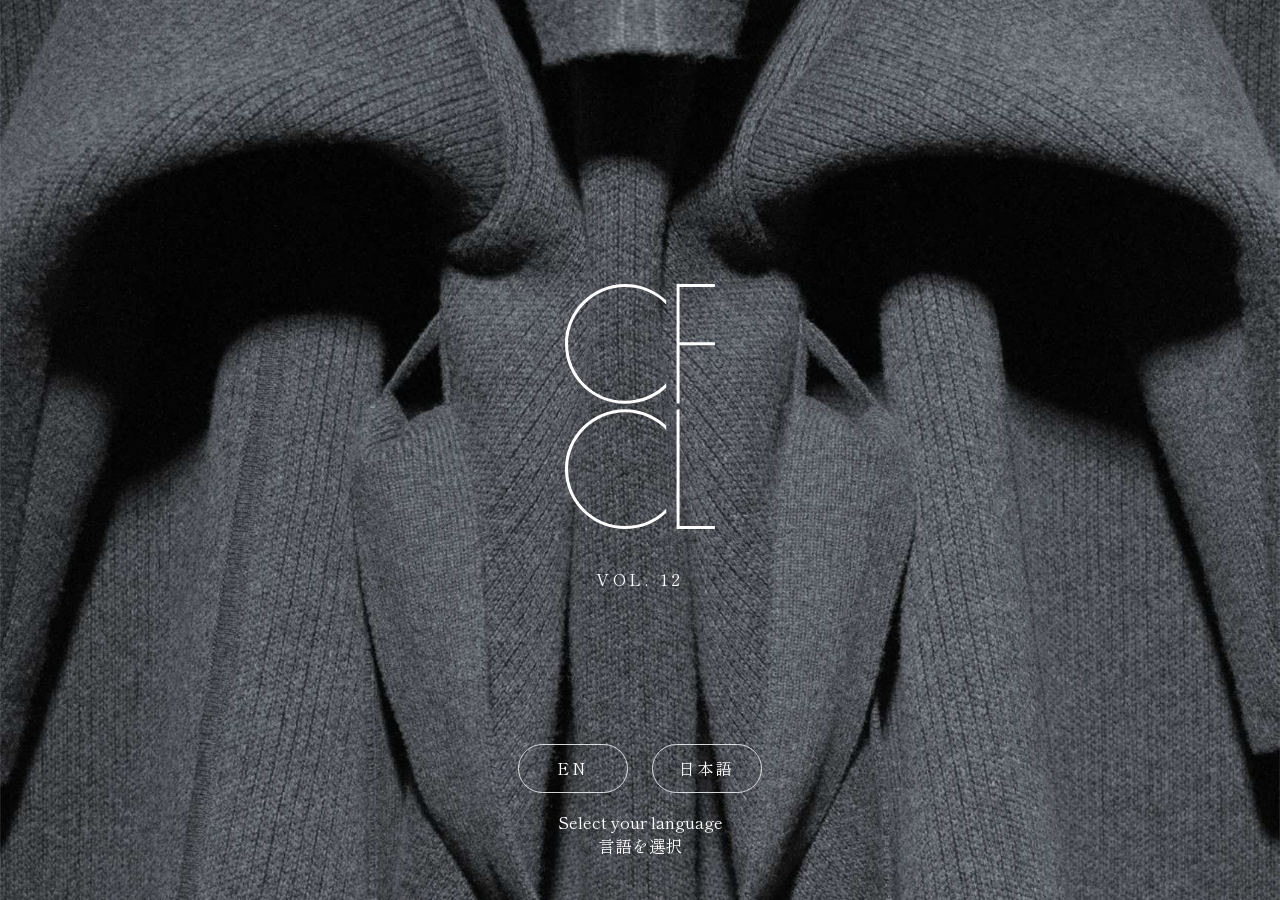
==== commit ad9f2490: "japanese typeface" ====
--- a/index-jp.html
+++ b/index-jp.html
@@ -1,5 +1,5 @@
 <!DOCTYPE html>
-<html lang="en">
+<html lang="ja">
   <head>
     <meta charset="UTF-8" />
     <meta
@@ -11,6 +11,10 @@
     <link rel="preconnect" href="https://fonts.gstatic.com" crossorigin />
     <link
       href="https://fonts.googleapis.com/css2?family=EB+Garamond:wght@400;500;600;700&display=swap"
+      rel="stylesheet"
+    />
+    <link
+      href="https://fonts.googleapis.com/css2?family=Shippori+Mincho&display=swap"
       rel="stylesheet"
     />
     <link rel="stylesheet" href="styles.css" />
--- a/styles.css
+++ b/styles.css
@@ -18,6 +18,11 @@
   color: #111;
   overflow: hidden;
   overflow-x: hidden;
+}
+
+:lang(ja) {
+  font-family: "Shippori Mincho", system-ui, -apple-system, BlinkMacSystemFont,
+    "Segoe UI", sans-serif;
 }
 
 :root {
@@ -177,7 +182,7 @@
 
 .hero-volume {
   font-size: var(--hero-volume-size);
-  letter-spacing: 0.28em;
+  letter-spacing: 0.22em;
 }
 
 .hero-language {
@@ -1033,7 +1038,7 @@
   }
 
   .categories-wrapper .category-snap-inner {
-    padding-top: 12.3rem;
+    padding-top: 11rem;
     height: var(--viewport-height);
     min-height: 0;
     gap: 0.95rem;
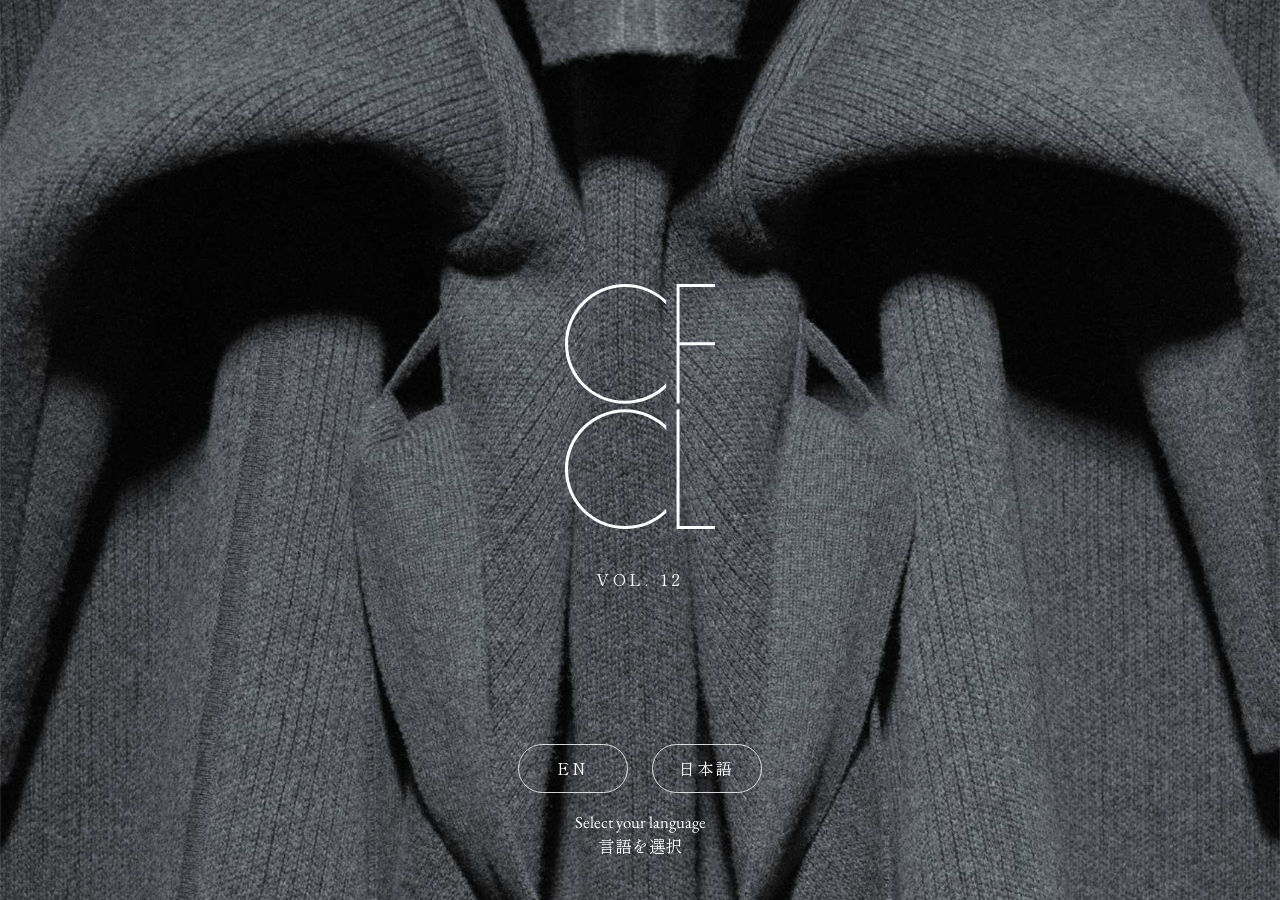
==== commit 1d03f444: "typeface en/jp issues (when both are mixed on page)" ====
--- a/index-jp.html
+++ b/index-jp.html
@@ -34,13 +34,13 @@
             <p class="hero-volume">VOL. 12</p>
           </div>
           <div class="hero-language">
-            <button
-              type="button"
+            <a
               class="lang-button lang-button-en"
-              data-target="#section-2"
+              href="index.html#section-2"
+              lang="en"
             >
               EN
-            </button>
+            </a>
             <a
               class="lang-button lang-button-ja"
               href="index-jp.html#section-2"
@@ -49,7 +49,7 @@
             </a>
           </div>
           <p class="hero-language-caption">
-            Select your language<br />
+            <span lang="en">Select your language</span><br />
             <span class="hero-language-caption-ja">言語を選択</span>
           </p>
         </div>
@@ -74,9 +74,9 @@
           </div>
           <figure class="intro-image">
             <figcaption class="intro-heading">
-              <h1 class="eyebrow">Fall/Winter 2026 Collection</h1>
-              <h2 class="title-line">Knit-ware</h2>
-              <h3 class="subtitle-line">Sculpture</h3>
+              <h1 class="eyebrow" lang="en">Fall/Winter 2026 Collection</h1>
+              <h2 class="title-line" lang="en">Knit-ware</h2>
+              <h3 class="subtitle-line" lang="en">Sculpture</h3>
             </figcaption>
             <img src="main-image-mid.jpg" alt="CFCL VOL.12 knitwear" />
           </figure>
@@ -86,12 +86,12 @@
       <!-- Sections 3–4: Representative categories (wrapper for cross-section sticky on mobile) -->
       <div class="categories-wrapper">
         <div class="sticky-rep-heading">
-          <p class="eyebrow small-caps">VOL.12 REPRESENTATIVE CATEGORIES</p>
+          <p class="eyebrow small-caps" lang="en">VOL.12 REPRESENTATIVE CATEGORIES</p>
         </div>
 
         <div class="felt-group">
           <div class="sticky-cat-heading">
-            <h2 class="category-title underline">FELT INSPIRATION</h2>
+            <h2 class="category-title underline" lang="en">FELT INSPIRATION</h2>
             <p class="category-lede">
               ヨーゼフ・ボイスのフェルト作品群が持つ無造作なドレープや単一素材のミニマルな表現に着想を得ています。
             </p>
@@ -100,19 +100,19 @@
       <section id="section-3" class="snap-section category-snap-section">
         <div class="section-inner category-snap-inner">
           <header class="category-snap-heading">
-            <p class="eyebrow small-caps">VOL.12 REPRESENTATIVE CATEGORIES</p>
+            <p class="eyebrow small-caps" lang="en">VOL.12 REPRESENTATIVE CATEGORIES</p>
           </header>
           <div class="category-snap-grid">
             <div class="category-copy">
               <div class="category-intro">
-                <h2 class="category-title underline">FELT INSPIRATION</h2>
+                <h2 class="category-title underline" lang="en">FELT INSPIRATION</h2>
                 <p class="category-lede">
                   ヨーゼフ・ボイスのフェルト作品群が持つ無造作なドレープや単一素材のミニマルな表現に着想を得ています。
                 </p>
               </div>
 
               <article class="category-entry">
-                <h3 class="entry-title">TW INLAY</h3>
+                <h3 class="entry-title" lang="en">TW INLAY</h3>
                 <p>
                   TW INLAYシリーズは、ニュージーランド産のノンミュールジングウールと内モンゴル産のカシミヤをブレンドした編み地で、
                   弾力性の高い再生ポリエステルを挟み込む三重構造により、肉厚な張りと温かみを両立させました。ニットならではの編み端を使った
@@ -122,7 +122,7 @@
               </article>
 
               <article class="category-entry entry-secondary">
-                <h3 class="entry-title">AC MILAN / MILAN VELVET</h3>
+                <h3 class="entry-title" lang="en">AC MILAN / MILAN VELVET</h3>
                 <p>
                   無造作なドレープが、複数の薄手の素材を用いて現代的に描き出されています。再生ポリエステル100%を使用した定番のMILANシリーズ
                   （Look 18, 27, 31）に加え、アセテートのブライト糸をブレンドしたAC MILAN（Look 16, 20, 25, 26, 28, 37）、レーヨンのモール糸を
@@ -133,13 +133,13 @@
             </div>
 
             <figure class="category-image-grid">
-              <img src="product-images/1206.jpg" alt="TWINLAY coat in grey" />
+              <img src="product-images/1206.jpg" alt="TWINLAY coat in grey" lang="en" />
               <img
                 src="product-images/0099.jpg"
                 alt="TWINLAY coat in light grey"
               />
-              <img class="secondary-image" src="product-images/0159.jpg" alt="AC MILAN dress" />
-              <img class="secondary-image" src="product-images/0432.jpg" alt="MILAN VELVET skirt" />
+              <img class="secondary-image" src="product-images/0159.jpg" alt="AC MILAN dress" lang="en" />
+              <img class="secondary-image" src="product-images/0432.jpg" alt="MILAN VELVET skirt" lang="en" />
             </figure>
           </div>
         </div>
@@ -148,18 +148,18 @@
       <section id="section-3b" class="snap-section category-snap-section mobile-only">
         <div class="section-inner category-snap-inner">
           <header class="category-snap-heading">
-            <p class="eyebrow small-caps">VOL.12 REPRESENTATIVE CATEGORIES</p>
+            <p class="eyebrow small-caps" lang="en">VOL.12 REPRESENTATIVE CATEGORIES</p>
           </header>
           <div class="category-snap-grid">
             <div class="category-copy">
               <div class="category-intro">
-                <h2 class="category-title underline">FELT INSPIRATION</h2>
+                <h2 class="category-title underline" lang="en">FELT INSPIRATION</h2>
                 <p class="category-lede">
                   ヨーゼフ・ボイスのフェルト作品群が持つ無造作なドレープや単一素材のミニマルな表現に着想を得ています。
                 </p>
               </div>
               <article class="category-entry">
-                <h3 class="entry-title">AC MILAN / MILAN VELVET</h3>
+                <h3 class="entry-title" lang="en">AC MILAN / MILAN VELVET</h3>
                 <p>
                   無造作なドレープが、複数の薄手の素材を用いて現代的に描き出されています。再生ポリエステル100%を使用した定番のMILANシリーズ
                   （Look 18, 27, 31）に加え、アセテートのブライト糸をブレンドしたAC MILAN（Look 16, 20, 25, 26, 28, 37）、レーヨンのモール糸を
@@ -180,7 +180,7 @@
 
         <div class="bark-group">
           <div class="sticky-cat-heading">
-            <h2 class="category-title underline">BARK INSPIRATION</h2>
+            <h2 class="category-title underline" lang="en">BARK INSPIRATION</h2>
             <p class="category-lede">
               ブランド創設以来初めてとなるモチーフ柄は、樫の木の樹皮から着想を得た箔プリントです。ドイツのカッセルにあるヨーゼフ・ボイスの
               作品「7000本の樫の木」（1982–1987）プロジェクトへのオマージュとなっています。
@@ -190,12 +190,12 @@
       <section id="section-4" class="snap-section category-snap-section">
         <div class="section-inner category-snap-inner">
           <header class="category-snap-heading">
-            <p class="eyebrow small-caps">VOL.12 REPRESENTATIVE CATEGORIES</p>
+            <p class="eyebrow small-caps" lang="en">VOL.12 REPRESENTATIVE CATEGORIES</p>
           </header>
           <div class="category-snap-grid">
             <div class="category-copy">
               <div class="category-intro">
-                <h2 class="category-title underline">BARK INSPIRATION</h2>
+                <h2 class="category-title underline" lang="en">BARK INSPIRATION</h2>
                 <p class="category-lede">
                   ブランド創設以来初めてとなるモチーフ柄は、樫の木の樹皮から着想を得た箔プリントです。ドイツのカッセルにあるヨーゼフ・ボイスの
                   作品「7000本の樫の木」（1982–1987）プロジェクトへのオマージュとなっています。
@@ -203,7 +203,7 @@
               </div>
 
               <article class="category-entry">
-                <h3 class="entry-title">SOFT PORTRAIT FOIL / SOFT MILAN FOIL</h3>
+                <h3 class="entry-title" lang="en">SOFT PORTRAIT FOIL / SOFT MILAN FOIL</h3>
                 <p>
                   タイトフィットなSOFT PORTRAIT FOILのドレス（Look 32）は、キュプラポリエステル糸を用いて無縫製リブニットで編み立てたのち、
                   製品に箔プリントを施しています。蹴回しが6mあるSOFT MILAN FOILのフレアドレス（Look 29, 35）は、メタリック糸の無縫製リブニットで
@@ -213,7 +213,7 @@
               </article>
 
               <article class="category-entry entry-secondary">
-                <h3 class="entry-title">FLUFFY FRINGE FOIL / ENCHANT</h3>
+                <h3 class="entry-title" lang="en">FLUFFY FRINGE FOIL / ENCHANT</h3>
                 <p>
                   樫の樹皮模様は3Dテクスチャーでも表現され、特別なオケージョンドレスへと展開されます。FLUFFY FRINGE FOILのドレス（Look 30, 34, 36,
                   38, 43）は、箔プリントを施したプレート状のニットフリンジと2色のメタリックな糸状のフリンジ3種類1265本を、本体にプログラミングで
@@ -224,10 +224,10 @@
             </div>
 
             <figure class="category-image-grid">
-              <img src="product-images/0414.jpg" alt="SOFT PORTRAIT FOIL dress" />
-              <img src="product-images/1098.jpg" alt="SOFT MILAN FOIL dress" />
-              <img class="secondary-image" src="product-images/1141.jpg" alt="FLUFFY FRINGE FOIL dress" />
-              <img class="secondary-image" src="product-images/1182.jpg" alt="ENCHANT dress" />
+              <img src="product-images/0414.jpg" alt="SOFT PORTRAIT FOIL dress" lang="en" />
+              <img src="product-images/1098.jpg" alt="SOFT MILAN FOIL dress" lang="en" />
+              <img class="secondary-image" src="product-images/1141.jpg" alt="FLUFFY FRINGE FOIL dress" lang="en" />
+              <img class="secondary-image" src="product-images/1182.jpg" alt="ENCHANT dress" lang="en" />
             </figure>
           </div>
         </div>
@@ -236,19 +236,19 @@
       <section id="section-4b" class="snap-section category-snap-section mobile-only">
         <div class="section-inner category-snap-inner">
           <header class="category-snap-heading">
-            <p class="eyebrow small-caps">VOL.12 REPRESENTATIVE CATEGORIES</p>
+            <p class="eyebrow small-caps" lang="en">VOL.12 REPRESENTATIVE CATEGORIES</p>
           </header>
           <div class="category-snap-grid">
             <div class="category-copy">
               <div class="category-intro">
-                <h2 class="category-title underline">BARK INSPIRATION</h2>
+                <h2 class="category-title underline" lang="en">BARK INSPIRATION</h2>
                 <p class="category-lede">
                   ブランド創設以来初めてとなるモチーフ柄は、樫の木の樹皮から着想を得た箔プリントです。ドイツのカッセルにあるヨーゼフ・ボイスの
                   作品「7000本の樫の木」（1982–1987）プロジェクトへのオマージュとなっています。
                 </p>
               </div>
               <article class="category-entry">
-                <h3 class="entry-title">FLUFFY FRINGE FOIL / ENCHANT</h3>
+                <h3 class="entry-title" lang="en">FLUFFY FRINGE FOIL / ENCHANT</h3>
                 <p>
                   樫の樹皮模様は3Dテクスチャーでも表現され、特別なオケージョンドレスへと展開されます。FLUFFY FRINGE FOILのドレス（Look 30, 34, 36,
                   38, 43）は、箔プリントを施したプレート状のニットフリンジと2色のメタリックな糸状のフリンジ3種類1265本を、本体にプログラミングで
@@ -258,8 +258,8 @@
               </article>
             </div>
             <figure class="category-image-grid single-entry-grid">
-              <img src="product-images/1141.jpg" alt="FLUFFY FRINGE FOIL dress" />
-              <img src="product-images/1182.jpg" alt="ENCHANT dress" />
+              <img src="product-images/1141.jpg" alt="FLUFFY FRINGE FOIL dress" lang="en" />
+              <img src="product-images/1182.jpg" alt="ENCHANT dress" lang="en" />
             </figure>
           </div>
         </div>
@@ -284,7 +284,7 @@
               発売は2026年初秋を予定しています。
             </p>
             <p class="veja-link">
-              <a href="https://www.veja-store.com" target="_blank" rel="noreferrer"
+              <a href="https://www.veja-store.com" target="_blank" rel="noreferrer" lang="en"
                 >www.veja-store.com</a
               >
             </p>
@@ -316,7 +316,7 @@
             </div>
           </div>
           <figure class="veja-image">
-            <figcaption class="eyebrow veja-heading">VEJA COLLABORATION</figcaption>
+            <figcaption class="eyebrow veja-heading" lang="en">VEJA COLLABORATION</figcaption>
             <img src="product-images/0548.jpg" alt="CFCL x VEJA collaboration sneaker" />
           </figure>
         </div>
@@ -326,7 +326,7 @@
       <section id="section-6" class="snap-section artist-section">
         <div class="section-inner artist-inner">
           <div class="artist-text">
-            <h3 class="entry-title">Ben Vida</h3>
+            <h3 class="entry-title" lang="en">Ben Vida</h3>
             <p>
               ニューヨークをベースに活動する作曲家、アーティスト。その実践は、声やアンサンブルのための作品から、ミュージック・コンクレート、
               エレクトロ・アコースティックの即興まで、多岐にわたる。これまでに、Présences Électronique（INA/GRM）、Unsound Festival、Rewire
@@ -338,13 +338,13 @@
               Editions）がある。また、最新作『Oblivion Seekers』は、2026年春にShelter Pressよりリリース予定。
             </p>
             <p>
-              <a href="https://benvida.bandcamp.com" target="_blank" rel="noreferrer"
+              <a href="https://benvida.bandcamp.com" target="_blank" rel="noreferrer" lang="en"
                 >https://benvida.bandcamp.com</a
               >
             </p>
           </div>
           <figure class="artist-image">
-            <figcaption class="eyebrow artist-heading">ARTIST PROFILE</figcaption>
+            <figcaption class="eyebrow artist-heading" lang="en">ARTIST PROFILE</figcaption>
             <img
               src="ben-dither.png"
               alt="Artist Ben Vida performing"
@@ -356,10 +356,10 @@
       <!-- Section 7: Staff credits -->
       <section id="section-7" class="snap-section staff-section">
         <div class="section-inner staff-inner">
-          <h2 class="eyebrow staff-title">STAFF CREDIT</h2>
+          <h2 class="eyebrow staff-title" lang="en">STAFF CREDIT</h2>
           <div class="staff-columns">
             <div class="staff-column">
-              <h3 class="staff-subtitle">Models</h3>
+              <h3 class="staff-subtitle" lang="en">Models</h3>
               <p>
                 Aine<br />
                 Akuch<br />
@@ -402,7 +402,7 @@
               </p>
             </div>
             <div class="staff-column staff-production">
-              <p class="staff-roles">
+              <p class="staff-roles" lang="en">
                 Production<br />
                 Atmospheric Direction<br />
                 Dramaturgy<br />
@@ -415,7 +415,7 @@
                 Hair<br />
                 Make-Up
               </p>
-              <p class="staff-names">
+              <p class="staff-names" lang="en">
                 The Officin<br />
                 Nile Koetting<br />
                 Dylan Spencer-Davidson<br />
@@ -430,7 +430,7 @@
               </p>
             </div>
             <div class="staff-column staff-veja">
-              <h3 class="staff-subtitle">Shoes Collaboration</h3>
+              <h3 class="staff-subtitle" lang="en">Shoes Collaboration</h3>
               <img src="veja.jpg" alt="Veja logo" class="veja-logo-small" />
             </div>
           </div>
@@ -440,24 +440,24 @@
       <!-- Section 8: Contact & back to top -->
       <section id="section-8" class="snap-section contact-section">
         <div class="section-inner contact-inner">
-          <h2 class="eyebrow">CONTACT</h2>
+          <h2 class="eyebrow" lang="en">CONTACT</h2>
           <div class="contact-columns">
             <div class="contact-column">
-              <h3 class="contact-subtitle">INTERNATIONAL PRESS</h3>
+              <h3 class="contact-subtitle" lang="en">INTERNATIONAL PRESS</h3>
               <p>
                 Lucien Pagès<br />
                 <a href="mailto:contact@lucienpages.com"
                   >contact@lucienpages.com</a
                 >
               </p>
-              <h3 class="contact-subtitle">JAPAN PRESS</h3>
+              <h3 class="contact-subtitle" lang="en">JAPAN PRESS</h3>
               <p>
                 CFCL Inc.<br />
                 <a href="mailto:press@cfcl.jp">press@cfcl.jp</a>
               </p>
             </div>
             <div class="contact-column">
-              <h3 class="contact-subtitle">About CFCL</h3>
+              <h3 class="contact-subtitle" lang="en">About CFCL</h3>
               <p>
                 CFCLは、Clothing For Contemporary Life（現代生活のための衣服）の頭文字をブランド名に2020年に設立。3Dコンピューター・ニッティングの
                 技術を中核に据え、時代に左右されない衣服を提供します。
@@ -467,7 +467,7 @@
                 求められる衣服の定義です。実験的で先進的な姿勢を携えながら、今の時代を生きる人々のための製品を提案します。
               </p>
               <p>
-                <a href="https://www.cfcl.jp" target="_blank" rel="noreferrer"
+                <a href="https://www.cfcl.jp" target="_blank" rel="noreferrer" lang="en"
                   >www.cfcl.jp</a
                 >
               </p>
@@ -477,6 +477,7 @@
                 src="paris-fashion-week-transparent.png"
                 alt="Paris Fashion Week"
                 class="pfw-logo logo-multiply"
+                lang="en"
               />
             </div>
           </div>
@@ -487,9 +488,9 @@
               class="back-to-top-button"
               data-target="#section-1"
             >
-              <span class="back-to-top-text">Back to top</span>
-              <img src="back-to-top.png" alt="Back to top" />
-              <span class="sr-only">Back to top</span>
+              <span class="back-to-top-text" lang="en">Back to top</span>
+              <img src="back-to-top.png" alt="Back to top" lang="en" />
+              <span class="sr-only" lang="en">Back to top</span>
             </button>
           </div>
         </div>
--- a/styles.css
+++ b/styles.css
@@ -22,6 +22,11 @@
 
 :lang(ja) {
   font-family: "Shippori Mincho", system-ui, -apple-system, BlinkMacSystemFont,
+    "Segoe UI", sans-serif;
+}
+
+:lang(en) {
+  font-family: "EB Garamond", system-ui, -apple-system, BlinkMacSystemFont,
     "Segoe UI", sans-serif;
 }
 
